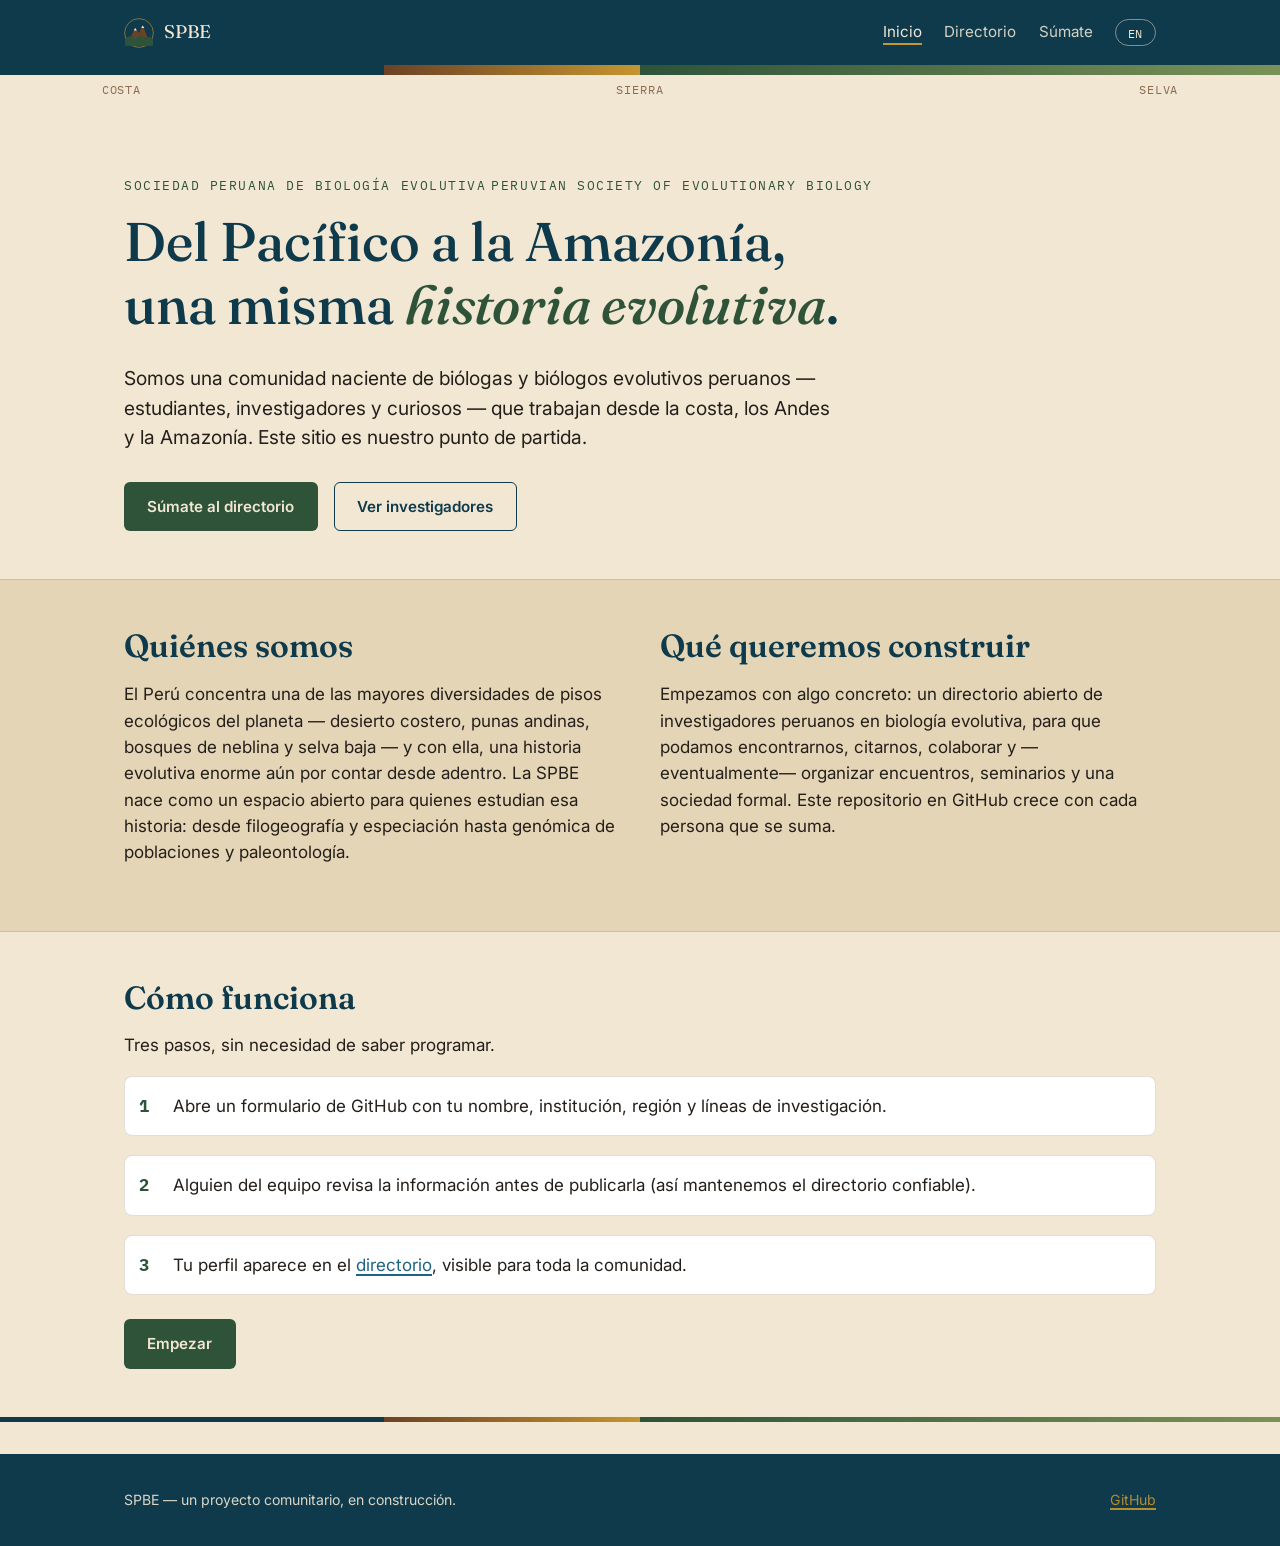
==== index.html @ 72bce115 "Add files via upload" ====
<!DOCTYPE html>
<html lang="es">
<head>
<meta charset="UTF-8">
<meta name="viewport" content="width=device-width, initial-scale=1.0">
<title>SPBE — Sociedad Peruana de Biología Evolutiva</title>
<meta name="description" content="Sociedad Peruana de Biología Evolutiva: comunidad e investigadores de evolución en el Perú.">
<link rel="preconnect" href="https://fonts.googleapis.com">
<link href="https://fonts.googleapis.com/css2?family=Fraunces:ital,wght@0,400;0,500;0,600;1,500&family=Inter:wght@400;500;600;700&family=IBM+Plex+Mono:ital@0;1&display=swap" rel="stylesheet">
<link rel="stylesheet" href="assets/style.css">
</head>
<body>

<header class="site-header">
  <div class="wrap">
    <a class="brand" href="index.html">
      <img class="brand-mark" src="assets/logo.svg" alt="">
      <span>SPBE</span>
    </a>
    <nav class="site-nav">
      <a href="index.html" class="active" data-lang="es">Inicio</a>
      <a href="index.html" class="active" data-lang="en">Home</a>
      <a href="directorio.html" data-lang="es">Directorio</a>
      <a href="directorio.html" data-lang="en">Directory</a>
      <a href="unirse.html" data-lang="es">Súmate</a>
      <a href="unirse.html" data-lang="en">Join</a>
      <button id="lang-toggle" type="button">EN</button>
    </nav>
  </div>
</header>
<div class="region-band"></div>
<div class="wrap region-labels">
  <span>Costa</span><span>Sierra</span><span>Selva</span>
</div>

<main>
  <section class="hero">
    <div class="wrap">
      <span class="eyebrow" data-lang="es">Sociedad Peruana de Biología Evolutiva</span>
      <span class="eyebrow" data-lang="en">Peruvian Society of Evolutionary Biology</span>

      <h1 data-lang="es">Del Pacífico a la Amazonía,<br>una misma <em>historia evolutiva</em>.</h1>
      <h1 data-lang="en">From the Pacific to the Amazon,<br>one <em>evolutionary story</em>.</h1>

      <p class="lead" data-lang="es">
        Somos una comunidad naciente de biólogas y biólogos evolutivos peruanos —
        estudiantes, investigadores y curiosos — que trabajan desde la costa,
        los Andes y la Amazonía. Este sitio es nuestro punto de partida.
      </p>
      <p class="lead" data-lang="en">
        We are an emerging community of Peruvian evolutionary biologists —
        students, researchers, and the curious — working from the coast,
        the Andes, and the Amazon. This site is our starting point.
      </p>

      <div class="hero-actions">
        <a class="btn btn-primary" href="unirse.html" data-lang="es">Súmate al directorio</a>
        <a class="btn btn-primary" href="unirse.html" data-lang="en">Join the directory</a>
        <a class="btn btn-outline" href="directorio.html" data-lang="es">Ver investigadores</a>
        <a class="btn btn-outline" href="directorio.html" data-lang="en">Browse researchers</a>
      </div>
    </div>
  </section>

  <section class="section-alt">
    <div class="wrap two-col">
      <div>
        <h2 data-lang="es">Quiénes somos</h2>
        <h2 data-lang="en">Who we are</h2>
        <p data-lang="es">
          El Perú concentra una de las mayores diversidades de pisos ecológicos
          del planeta — desierto costero, punas andinas, bosques de neblina y
          selva baja — y con ella, una historia evolutiva enorme aún por
          contar desde adentro. La SPBE nace como un espacio abierto para
          quienes estudian esa historia: desde filogeografía y especiación
          hasta genómica de poblaciones y paleontología.
        </p>
        <p data-lang="en">
          Peru holds one of the richest ranges of ecological zones on the
          planet — coastal desert, Andean puna, cloud forest, and lowland
          rainforest — and with it, an enormous evolutionary story still to
          be told from within. SPBE begins as an open space for the people
          studying that story: from phylogeography and speciation to
          population genomics and paleontology.
        </p>
      </div>
      <div>
        <h2 data-lang="es">Qué queremos construir</h2>
        <h2 data-lang="en">What we want to build</h2>
        <p data-lang="es">
          Empezamos con algo concreto: un directorio abierto de investigadores
          peruanos en biología evolutiva, para que podamos encontrarnos,
          citarnos, colaborar y —eventualmente— organizar encuentros,
          seminarios y una sociedad formal. Este repositorio en GitHub crece
          con cada persona que se suma.
        </p>
        <p data-lang="en">
          We're starting with something concrete: an open directory of
          Peruvian evolutionary biology researchers, so we can find each
          other, cite each other's work, collaborate, and — eventually —
          organize meetings, seminars, and a formal society. This GitHub
          repository grows with every person who joins.
        </p>
      </div>
    </div>
  </section>

  <section>
    <div class="wrap">
      <h2 data-lang="es">Cómo funciona</h2>
      <h2 data-lang="en">How it works</h2>
      <p data-lang="es">Tres pasos, sin necesidad de saber programar.</p>
      <p data-lang="en">Three steps, no coding required.</p>
      <ol class="steps">
        <li>
          <span data-lang="es">Abre un formulario de GitHub con tu nombre, institución, región y líneas de investigación.</span>
          <span data-lang="en">Open a GitHub form with your name, institution, region, and research interests.</span>
        </li>
        <li>
          <span data-lang="es">Alguien del equipo revisa la información antes de publicarla (así mantenemos el directorio confiable).</span>
          <span data-lang="en">Someone on the team reviews the information before it's published (this keeps the directory reliable).</span>
        </li>
        <li>
          <span data-lang="es">Tu perfil aparece en el <a href="directorio.html">directorio</a>, visible para toda la comunidad.</span>
          <span data-lang="en">Your profile appears in the <a href="directorio.html">directory</a>, visible to the whole community.</span>
        </li>
      </ol>
      <div class="hero-actions" style="margin-top:1.5rem">
        <a class="btn btn-primary" href="unirse.html" data-lang="es">Empezar</a>
        <a class="btn btn-primary" href="unirse.html" data-lang="en">Get started</a>
      </div>
    </div>
  </section>
</main>

<div class="region-band thin"></div>
<footer>
  <div class="wrap">
    <span data-lang="es">SPBE — un proyecto comunitario, en construcción.</span>
    <span data-lang="en">SPBE — a community project, under construction.</span>
    <a data-repo-link href="#" target="_blank" rel="noopener">GitHub</a>
  </div>
</footer>

<script src="assets/main.js"></script>
</body>
</html>
---- assets/style.css ----
/* =========================================================
   SPBE — Sociedad Peruana de Biología Evolutiva
   Design tokens: three regions of Peru as one motif —
   Costa (sea deep blue) · Sierra (Andes brown/gold) · Selva (rainforest green)
   ========================================================= */

:root {
  /* Color: named after what they represent, not generic swatch names */
  --sea-deep:     #0E3A4C;  /* Pacific at dusk — dark backgrounds, header */
  --sea-mid:      #1D6480;  /* shallow coastal water — links, secondary accents */
  --forest:       #2E5339;  /* rainforest canopy — primary actions, headings */
  --forest-light: #7A9257;  /* cloud-forest moss — tags, hovers */
  --andes-brown:  #6B4226;  /* high-Andes soil — borders, rules */
  --gold:         #C6952F;  /* Inca gold — sparing highlight only */
  --sand:         #F1E7D3;  /* altiplano paper — page background */
  --sand-deep:    #E4D5B7;  /* card background, slightly deeper sand */
  --ink:          #241F1A;  /* warm near-black — body text */

  --font-display: "Fraunces", "Iowan Old Style", serif;
  --font-body: "Inter", -apple-system, BlinkMacSystemFont, sans-serif;
  --font-mono: "IBM Plex Mono", ui-monospace, monospace;

  --max-w: 1080px;
}

* { box-sizing: border-box; }

html { scroll-behavior: smooth; }

@media (prefers-reduced-motion: reduce) {
  html { scroll-behavior: auto; }
  * { animation-duration: 0.001ms !important; transition-duration: 0.001ms !important; }
}

body {
  margin: 0;
  background: var(--sand);
  color: var(--ink);
  font-family: var(--font-body);
  line-height: 1.55;
  font-size: 17px;
}

h1, h2, h3 {
  font-family: var(--font-display);
  font-weight: 600;
  color: var(--sea-deep);
  line-height: 1.15;
  margin: 0 0 0.5em;
}

h1 { font-size: clamp(2.1rem, 5vw, 3.4rem); font-weight: 500; }
h2 { font-size: clamp(1.5rem, 3vw, 2rem); }
h3 { font-size: 1.15rem; color: var(--forest); }

p { margin: 0 0 1em; max-width: 62ch; }

a { color: var(--sea-mid); text-decoration-thickness: 1.5px; text-underline-offset: 3px; }
a:hover { color: var(--forest); }

a:focus-visible, button:focus-visible, input:focus-visible, select:focus-visible, textarea:focus-visible {
  outline: 3px solid var(--gold);
  outline-offset: 2px;
}

.wrap {
  max-width: var(--max-w);
  margin: 0 auto;
  padding: 0 1.5rem;
}

/* ---------- Header ---------- */

.site-header {
  background: var(--sea-deep);
  color: var(--sand);
  padding: 1.1rem 0;
}

.site-header .wrap {
  display: flex;
  align-items: center;
  justify-content: space-between;
  gap: 1rem;
  flex-wrap: wrap;
}

.brand {
  display: flex;
  align-items: center;
  gap: 0.6rem;
  color: var(--sand);
  text-decoration: none;
  font-family: var(--font-display);
  font-size: 1.15rem;
  letter-spacing: 0.01em;
}
.brand:hover { color: var(--gold); }

.brand-mark {
  width: 30px;
  height: 30px;
  flex-shrink: 0;
}

nav.site-nav { display: flex; gap: 1.4rem; align-items: center; }
nav.site-nav a {
  color: var(--sand);
  opacity: 0.88;
  font-size: 0.95rem;
  text-decoration: none;
  border-bottom: 2px solid transparent;
}
nav.site-nav a:hover, nav.site-nav a.active {
  opacity: 1;
  border-color: var(--gold);
  color: var(--sand);
}

#lang-toggle {
  background: transparent;
  border: 1.5px solid rgba(241,231,211,0.5);
  color: var(--sand);
  border-radius: 999px;
  padding: 0.3rem 0.75rem;
  font-family: var(--font-mono);
  font-size: 0.78rem;
  letter-spacing: 0.04em;
  cursor: pointer;
}
#lang-toggle:hover { border-color: var(--gold); color: var(--gold); }

/* ---------- Signature motif: Costa · Sierra · Selva band ---------- */

.region-band {
  height: 10px;
  width: 100%;
  background: linear-gradient(
    90deg,
    var(--sea-deep) 0%, var(--sea-deep) 30%,
    var(--andes-brown) 30%, var(--gold) 50%,
    var(--forest) 50%, var(--forest-light) 100%
  );
}

.region-band.thin { height: 5px; }

.region-labels {
  display: flex;
  justify-content: space-between;
  font-family: var(--font-mono);
  font-size: 0.72rem;
  letter-spacing: 0.08em;
  text-transform: uppercase;
  color: var(--andes-brown);
  opacity: 0.75;
  padding: 0.35rem 0.1rem 0;
}

/* ---------- Hero ---------- */

.hero {
  padding: 4.5rem 0 3rem;
}

.hero .eyebrow {
  font-family: var(--font-mono);
  font-size: 0.8rem;
  letter-spacing: 0.12em;
  text-transform: uppercase;
  color: var(--forest);
  margin-bottom: 1rem;
  display: inline-block;
}

.hero h1 em {
  font-style: italic;
  color: var(--forest);
}

.hero .lead {
  font-size: 1.2rem;
  max-width: 60ch;
  color: var(--ink);
}

.hero-actions {
  display: flex;
  gap: 1rem;
  margin-top: 1.8rem;
  flex-wrap: wrap;
}

/* ---------- Buttons ---------- */

.btn {
  display: inline-flex;
  align-items: center;
  gap: 0.5rem;
  padding: 0.75rem 1.4rem;
  border-radius: 6px;
  font-weight: 600;
  font-size: 0.95rem;
  text-decoration: none;
  border: 1.5px solid transparent;
  cursor: pointer;
  transition: transform 0.12s ease, background 0.15s ease;
}
.btn:hover { transform: translateY(-1px); }

.btn-primary { background: var(--forest); color: var(--sand); }
.btn-primary:hover { background: #24422c; color: var(--sand); }

.btn-outline {
  background: transparent;
  border-color: var(--sea-deep);
  color: var(--sea-deep);
}
.btn-outline:hover { background: var(--sea-deep); color: var(--sand); }

/* ---------- Sections ---------- */

section { padding: 3rem 0; }

.section-alt {
  background: var(--sand-deep);
  border-top: 1px solid rgba(107,66,38,0.15);
  border-bottom: 1px solid rgba(107,66,38,0.15);
}

.two-col {
  display: grid;
  grid-template-columns: 1fr 1fr;
  gap: 2.5rem;
  align-items: start;
}

@media (max-width: 720px) {
  .two-col { grid-template-columns: 1fr; }
}

.card {
  background: #fff;
  border: 1px solid rgba(107,66,38,0.18);
  border-radius: 10px;
  padding: 1.4rem 1.5rem;
}

/* ---------- Directory ---------- */

.dir-controls {
  display: flex;
  gap: 0.8rem;
  flex-wrap: wrap;
  margin: 1.5rem 0 2rem;
}

.dir-controls input, .dir-controls select {
  font-family: var(--font-body);
  padding: 0.55rem 0.8rem;
  border: 1.5px solid var(--andes-brown);
  border-radius: 6px;
  background: #fff;
  color: var(--ink);
  font-size: 0.92rem;
}

.dir-grid {
  display: grid;
  grid-template-columns: repeat(auto-fill, minmax(260px, 1fr));
  gap: 1.1rem;
}

.researcher-card {
  background: #fff;
  border: 1px solid rgba(107,66,38,0.2);
  border-left: 4px solid var(--forest);
  border-radius: 8px;
  padding: 1.1rem 1.2rem;
}

.researcher-card h3 { margin-bottom: 0.15rem; }

.researcher-card .inst {
  font-size: 0.88rem;
  color: var(--andes-brown);
  margin-bottom: 0.6rem;
}

.researcher-card .taxa {
  font-family: var(--font-mono);
  font-style: italic;
  font-size: 0.82rem;
  color: var(--forest);
  background: rgba(122,146,87,0.15);
  display: inline-block;
  padding: 0.15rem 0.5rem;
  border-radius: 4px;
  margin: 0.15rem 0.3rem 0.15rem 0;
}

.researcher-card .region-tag {
  font-family: var(--font-mono);
  font-size: 0.72rem;
  text-transform: uppercase;
  letter-spacing: 0.05em;
  color: var(--sea-mid);
}

.researcher-card .links a {
  font-size: 0.85rem;
  margin-right: 0.8rem;
}

.empty-state, .error-state {
  border: 1.5px dashed var(--andes-brown);
  border-radius: 8px;
  padding: 2rem;
  text-align: center;
  color: var(--andes-brown);
}

/* ---------- Steps (join page) ---------- */

.steps {
  counter-reset: step;
  padding: 0;
  list-style: none;
  display: grid;
  gap: 1.2rem;
}

.steps li {
  position: relative;
  padding-left: 3rem;
  background: #fff;
  border: 1px solid rgba(107,66,38,0.18);
  border-radius: 8px;
  padding: 1rem 1.3rem 1rem 3rem;
}

.steps li::before {
  counter-increment: step;
  content: counter(step);
  position: absolute;
  left: 0.9rem;
  top: 1rem;
  font-family: var(--font-mono);
  font-weight: 700;
  color: var(--forest);
}

/* ---------- Footer ---------- */

footer {
  background: var(--sea-deep);
  color: var(--sand);
  padding: 2.2rem 0;
  margin-top: 2rem;
}
footer a { color: var(--gold); }
footer .wrap { display: flex; justify-content: space-between; flex-wrap: wrap; gap: 1rem; font-size: 0.88rem; opacity: 0.9; }

/* ---------- Utility: language visibility ---------- */

[data-lang="en"] { display: none; }
html[lang="en"] [data-lang="es"] { display: none; }
html[lang="en"] [data-lang="en"] { display: initial; }
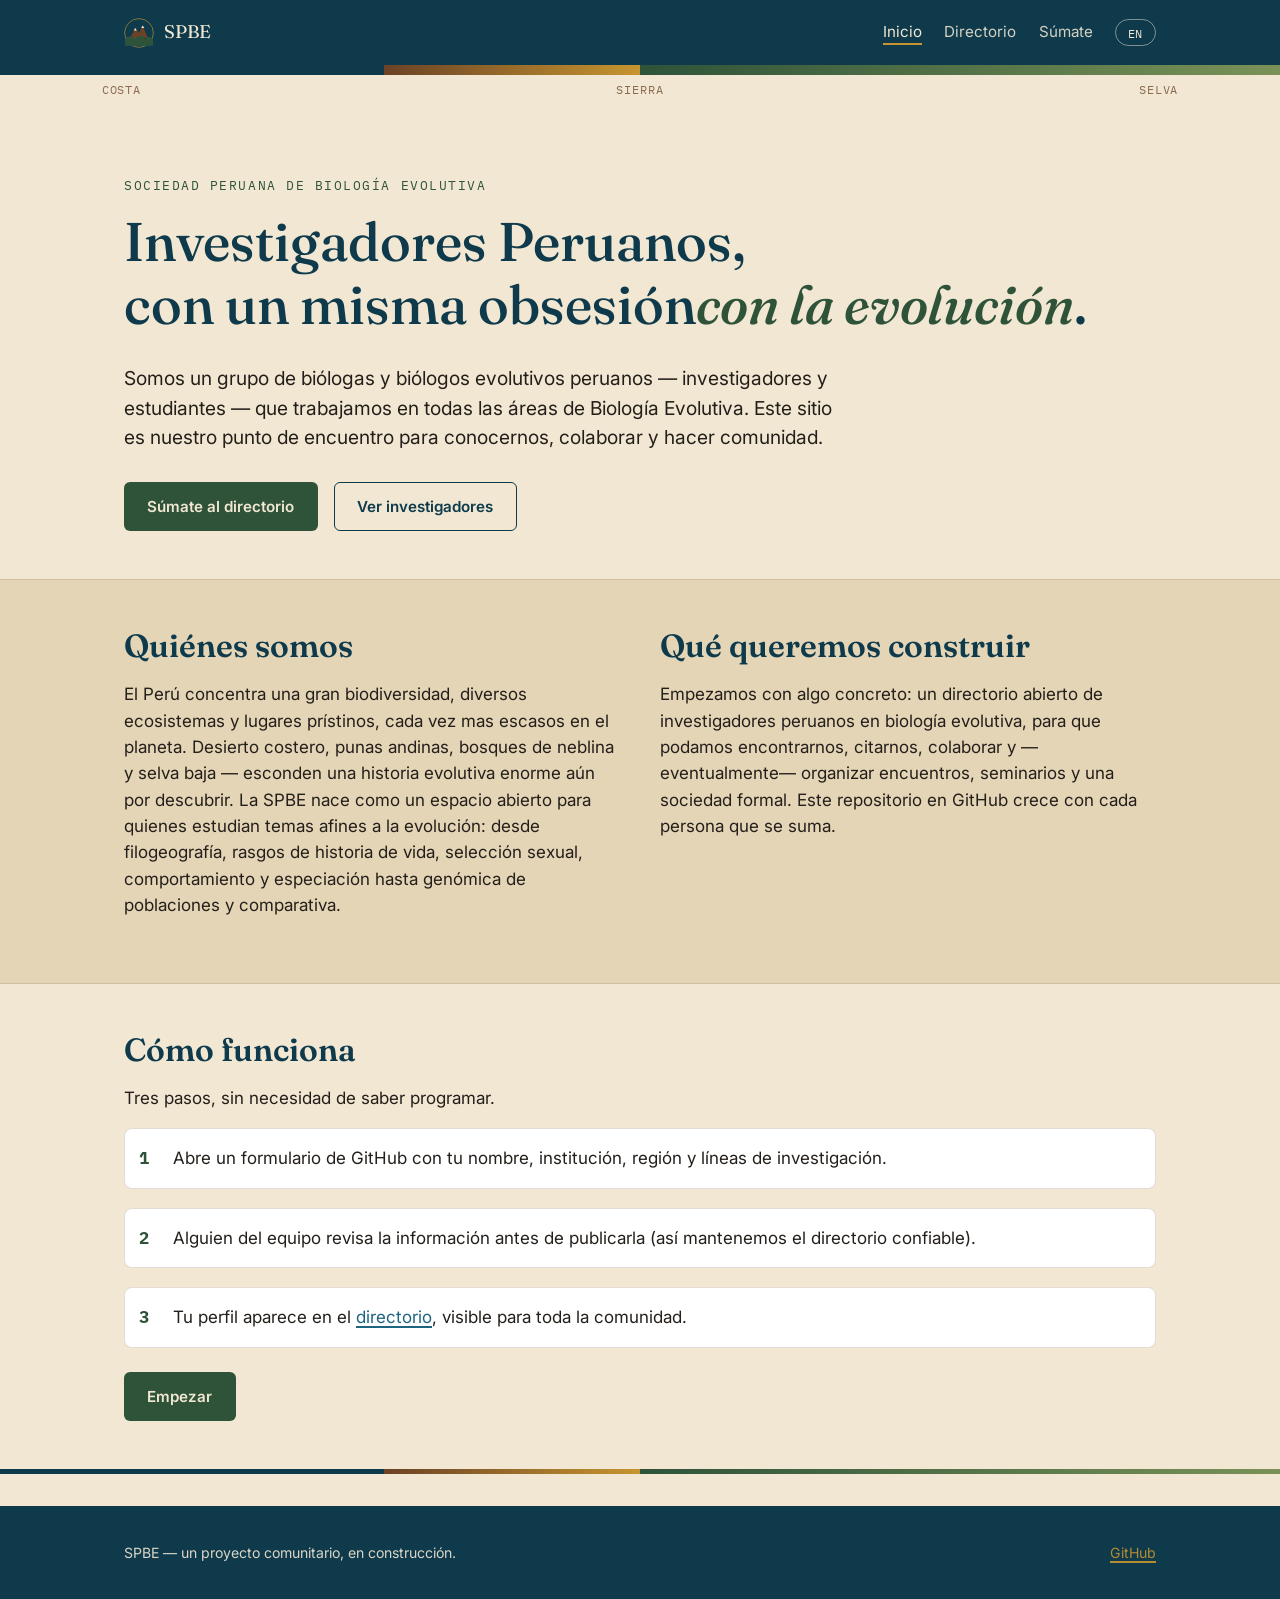
==== commit 799b6f78: "Revise meta description and update hero section text Updated the description meta tag and modified t" ====
--- a/index.html
+++ b/index.html
@@ -4,7 +4,7 @@
 <meta charset="UTF-8">
 <meta name="viewport" content="width=device-width, initial-scale=1.0">
 <title>SPBE — Sociedad Peruana de Biología Evolutiva</title>
-<meta name="description" content="Sociedad Peruana de Biología Evolutiva: comunidad e investigadores de evolución en el Perú.">
+<meta name="description" content="Sociedad Peruana de Biología Evolutiva: comunidad de investigadores de evolución Peruanos.">
 <link rel="preconnect" href="https://fonts.googleapis.com">
 <link href="https://fonts.googleapis.com/css2?family=Fraunces:ital,wght@0,400;0,500;0,600;1,500&family=Inter:wght@400;500;600;700&family=IBM+Plex+Mono:ital@0;1&display=swap" rel="stylesheet">
 <link rel="stylesheet" href="assets/style.css">
@@ -37,20 +37,19 @@
   <section class="hero">
     <div class="wrap">
       <span class="eyebrow" data-lang="es">Sociedad Peruana de Biología Evolutiva</span>
-      <span class="eyebrow" data-lang="en">Peruvian Society of Evolutionary Biology</span>
 
-      <h1 data-lang="es">Del Pacífico a la Amazonía,<br>una misma <em>historia evolutiva</em>.</h1>
-      <h1 data-lang="en">From the Pacific to the Amazon,<br>one <em>evolutionary story</em>.</h1>
+      <h1 data-lang="es">Investigadores Peruanos,<br> con un misma obsesión<em>con la evolución</em>.</h1>
+      <h1 data-lang="en">Peruvian researchers,<br> with the same obsession<em>for evolution</em>.</h1>
 
       <p class="lead" data-lang="es">
-        Somos una comunidad naciente de biólogas y biólogos evolutivos peruanos —
-        estudiantes, investigadores y curiosos — que trabajan desde la costa,
-        los Andes y la Amazonía. Este sitio es nuestro punto de partida.
+        Somos un grupo de biólogas y biólogos evolutivos peruanos —
+        investigadores y estudiantes — que trabajamos en todas las áreas de Biología Evolutiva. 
+        Este sitio es nuestro punto de encuentro para conocernos, colaborar y hacer comunidad.
       </p>
       <p class="lead" data-lang="en">
-        We are an emerging community of Peruvian evolutionary biologists —
-        students, researchers, and the curious — working from the coast,
-        the Andes, and the Amazon. This site is our starting point.
+        We are a group of Peruvian evolutionary biologists —
+        researchers, and students — working in all areas of evolutionary biology.
+        This site is our meeting point to get to know each other, collaborate and build community.
       </p>
 
       <div class="hero-actions">
@@ -68,20 +67,22 @@
         <h2 data-lang="es">Quiénes somos</h2>
         <h2 data-lang="en">Who we are</h2>
         <p data-lang="es">
-          El Perú concentra una de las mayores diversidades de pisos ecológicos
-          del planeta — desierto costero, punas andinas, bosques de neblina y
-          selva baja — y con ella, una historia evolutiva enorme aún por
-          contar desde adentro. La SPBE nace como un espacio abierto para
-          quienes estudian esa historia: desde filogeografía y especiación
-          hasta genómica de poblaciones y paleontología.
+          El Perú concentra una gran biodiversidad, diversos ecosistemas y 
+          lugares prístinos, cada vez mas escasos en el planeta. Desierto 
+          costero, punas andinas, bosques de neblina y selva baja — esconden 
+          una historia evolutiva enorme aún por descubrir. La SPBE nace como 
+          un espacio abierto para quienes estudian temas afines a la evolución: 
+          desde filogeografía, rasgos de historia de vida, selección sexual, 
+          comportamiento y especiación hasta genómica de poblaciones y comparativa.
         </p>
         <p data-lang="en">
-          Peru holds one of the richest ranges of ecological zones on the
-          planet — coastal desert, Andean puna, cloud forest, and lowland
-          rainforest — and with it, an enormous evolutionary story still to
-          be told from within. SPBE begins as an open space for the people
-          studying that story: from phylogeography and speciation to
-          population genomics and paleontology.
+          Peru holds a great biodiversity, different ecosystems and pristine
+          places nowadays more and more scarse in the planet. Coastal desert, 
+          Andean puna, cloud forest, and lowland rainforest — hide an evolutionary
+          story still to be discovered. SPBE begins as an open space for the people
+          studying subjects within evolution: from phylogeography, life history traits,
+          sexual selection, behaviour and speciation to
+          population genomics and comparative genomics.
         </p>
       </div>
       <div>
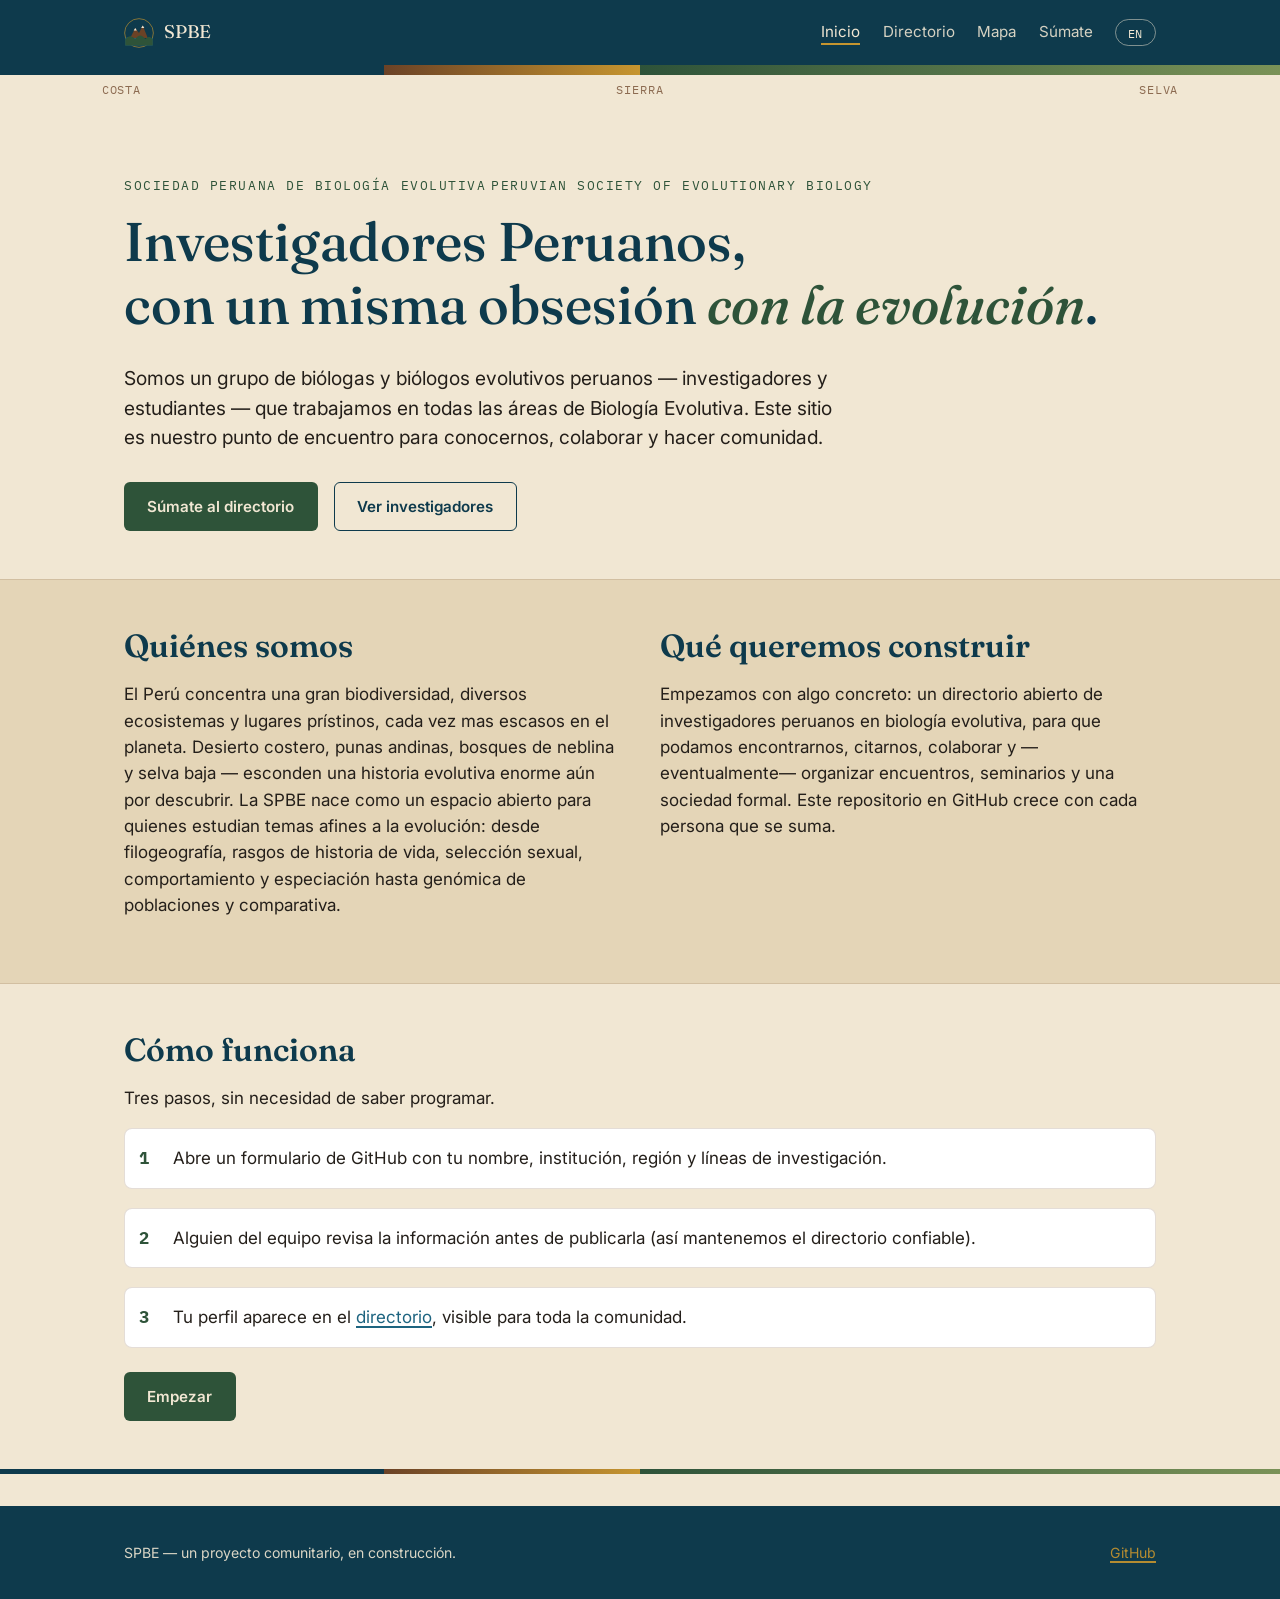
==== commit 92b532f3: "Add files via upload Just updating to add a map of member locations. We want peruvian researchers al" ====
--- a/index.html
+++ b/index.html
@@ -22,6 +22,8 @@
       <a href="index.html" class="active" data-lang="en">Home</a>
       <a href="directorio.html" data-lang="es">Directorio</a>
       <a href="directorio.html" data-lang="en">Directory</a>
+      <a href="mapa.html" data-lang="es">Mapa</a>
+      <a href="mapa.html" data-lang="en">Map</a>
       <a href="unirse.html" data-lang="es">Súmate</a>
       <a href="unirse.html" data-lang="en">Join</a>
       <button id="lang-toggle" type="button">EN</button>
@@ -37,13 +39,14 @@
   <section class="hero">
     <div class="wrap">
       <span class="eyebrow" data-lang="es">Sociedad Peruana de Biología Evolutiva</span>
+      <span class="eyebrow" data-lang="en">Peruvian Society of Evolutionary Biology</span>
 
-      <h1 data-lang="es">Investigadores Peruanos,<br> con un misma obsesión<em>con la evolución</em>.</h1>
-      <h1 data-lang="en">Peruvian researchers,<br> with the same obsession<em>for evolution</em>.</h1>
+      <h1 data-lang="es">Investigadores Peruanos,<br> con un misma obsesión <em>con la evolución</em>.</h1>
+      <h1 data-lang="en">Peruvian researchers,<br> with the same obsession <em>for evolution</em>.</h1>
 
       <p class="lead" data-lang="es">
         Somos un grupo de biólogas y biólogos evolutivos peruanos —
-        investigadores y estudiantes — que trabajamos en todas las áreas de Biología Evolutiva. 
+        investigadores y estudiantes — que trabajamos en todas las áreas de Biología Evolutiva.
         Este sitio es nuestro punto de encuentro para conocernos, colaborar y hacer comunidad.
       </p>
       <p class="lead" data-lang="en">
@@ -67,17 +70,17 @@
         <h2 data-lang="es">Quiénes somos</h2>
         <h2 data-lang="en">Who we are</h2>
         <p data-lang="es">
-          El Perú concentra una gran biodiversidad, diversos ecosistemas y 
-          lugares prístinos, cada vez mas escasos en el planeta. Desierto 
-          costero, punas andinas, bosques de neblina y selva baja — esconden 
-          una historia evolutiva enorme aún por descubrir. La SPBE nace como 
-          un espacio abierto para quienes estudian temas afines a la evolución: 
-          desde filogeografía, rasgos de historia de vida, selección sexual, 
+          El Perú concentra una gran biodiversidad, diversos ecosistemas y
+          lugares prístinos, cada vez mas escasos en el planeta. Desierto
+          costero, punas andinas, bosques de neblina y selva baja — esconden
+          una historia evolutiva enorme aún por descubrir. La SPBE nace como
+          un espacio abierto para quienes estudian temas afines a la evolución:
+          desde filogeografía, rasgos de historia de vida, selección sexual,
           comportamiento y especiación hasta genómica de poblaciones y comparativa.
         </p>
         <p data-lang="en">
           Peru holds a great biodiversity, different ecosystems and pristine
-          places nowadays more and more scarse in the planet. Coastal desert, 
+          places nowadays more and more scarse in the planet. Coastal desert,
           Andean puna, cloud forest, and lowland rainforest — hide an evolutionary
           story still to be discovered. SPBE begins as an open space for the people
           studying subjects within evolution: from phylogeography, life history traits,
--- a/assets/style.css
+++ b/assets/style.css
@@ -350,6 +350,45 @@
   color: var(--forest);
 }
 
+/* ---------- Map ---------- */
+
+#map {
+  height: 480px;
+  width: 100%;
+  border-radius: 10px;
+  border: 1px solid rgba(107,66,38,0.25);
+  margin-top: 1.5rem;
+  background: var(--sand-deep);
+}
+
+.spbe-pin span {
+  display: block;
+  width: 14px;
+  height: 14px;
+  border-radius: 50%;
+  background: var(--gold);
+  border: 2px solid var(--sea-deep);
+  box-shadow: 0 0 0 3px rgba(198,149,47,0.25);
+}
+
+.leaflet-popup-content-wrapper {
+  background: #fff;
+  color: var(--ink);
+  border-radius: 8px;
+  font-family: var(--font-body);
+}
+.leaflet-popup-content { font-size: 0.88rem; line-height: 1.4; margin: 0.7rem 0.9rem; }
+.leaflet-popup-content strong { font-family: var(--font-display); color: var(--sea-deep); }
+.leaflet-popup-content .map-popup-inst { color: var(--andes-brown); }
+.leaflet-popup-content .map-popup-country {
+  font-family: var(--font-mono);
+  font-size: 0.72rem;
+  text-transform: uppercase;
+  letter-spacing: 0.05em;
+  color: var(--sea-mid);
+}
+.leaflet-popup-tip { background: #fff; }
+
 /* ---------- Footer ---------- */
 
 footer {
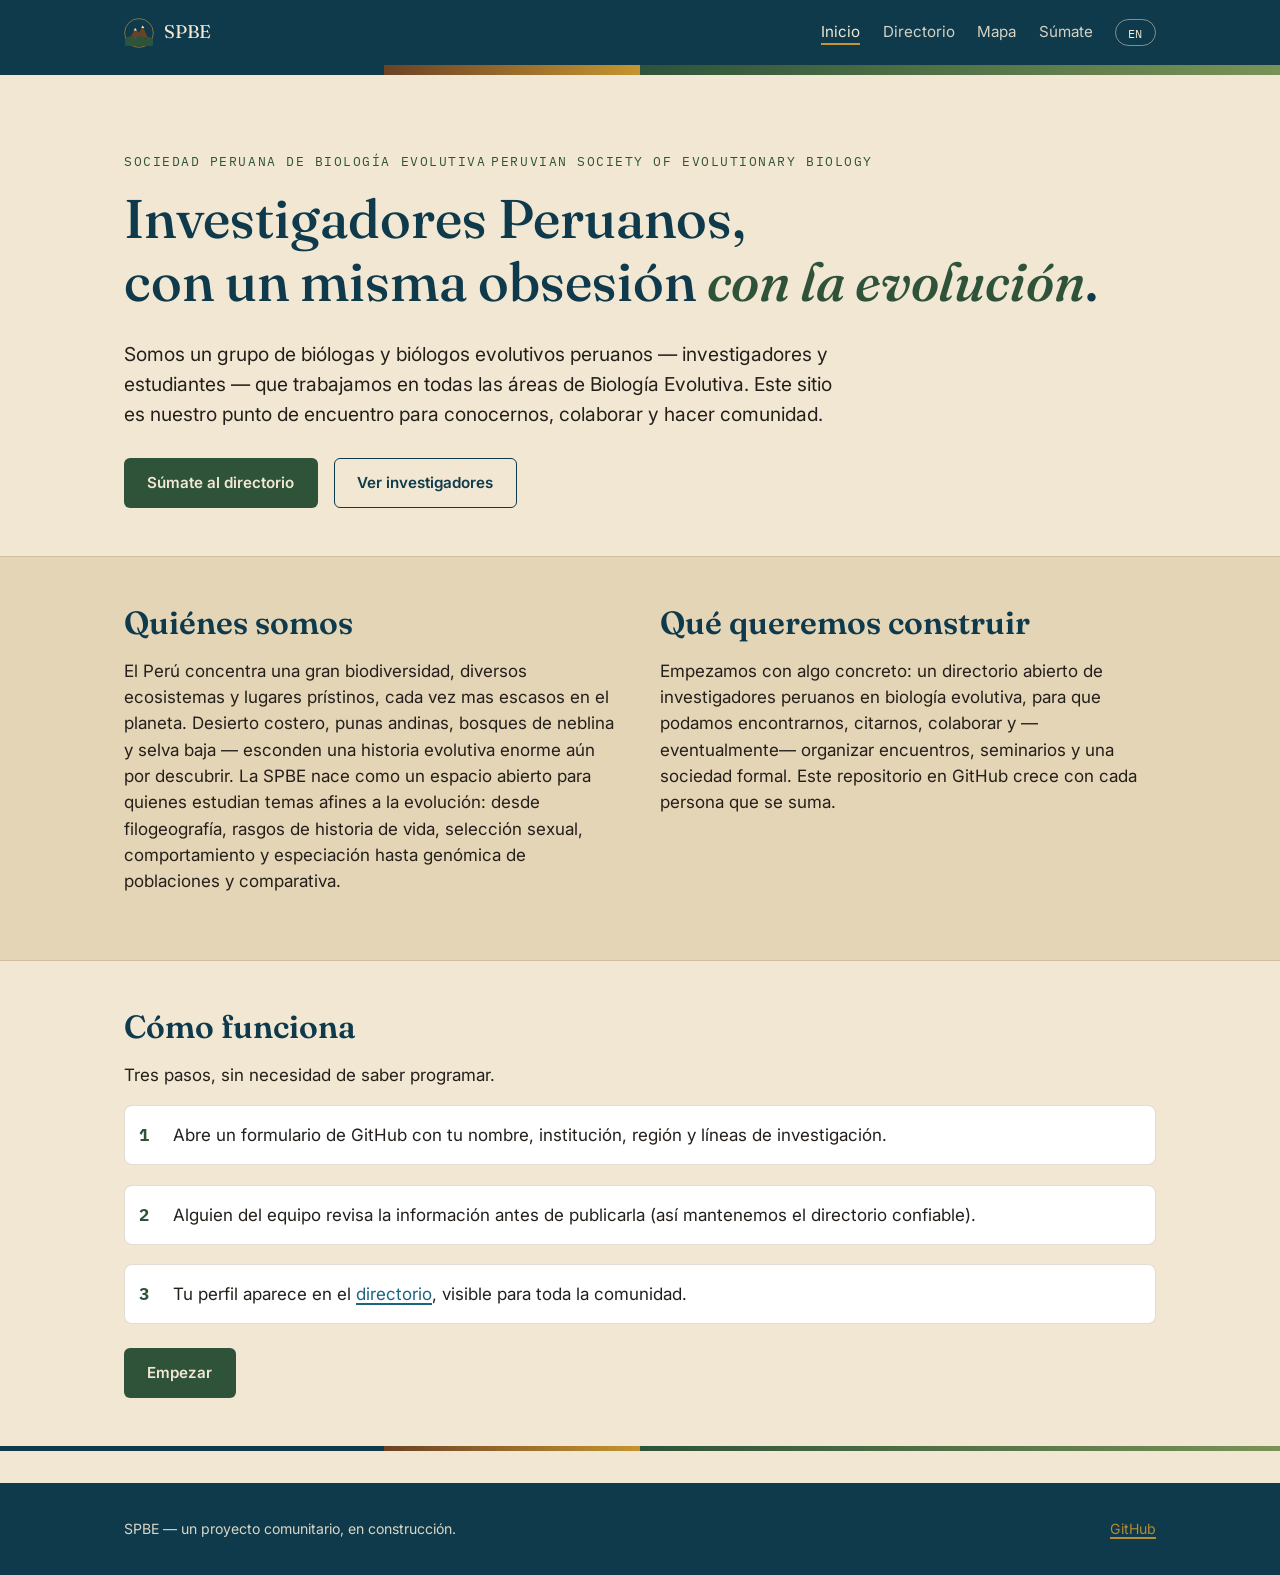
==== commit c1dac4e2: "Update index.html to remove region labels Removed region labels and added a TODO for photo gallery." ====
--- a/index.html
+++ b/index.html
@@ -31,9 +31,8 @@
   </div>
 </header>
 <div class="region-band"></div>
-<div class="wrap region-labels">
-  <span>Costa</span><span>Sierra</span><span>Selva</span>
-</div>
+
+<!-- TODO: photo gallery goes here (coast / Andes / rainforest) -->
 
 <main>
   <section class="hero">
